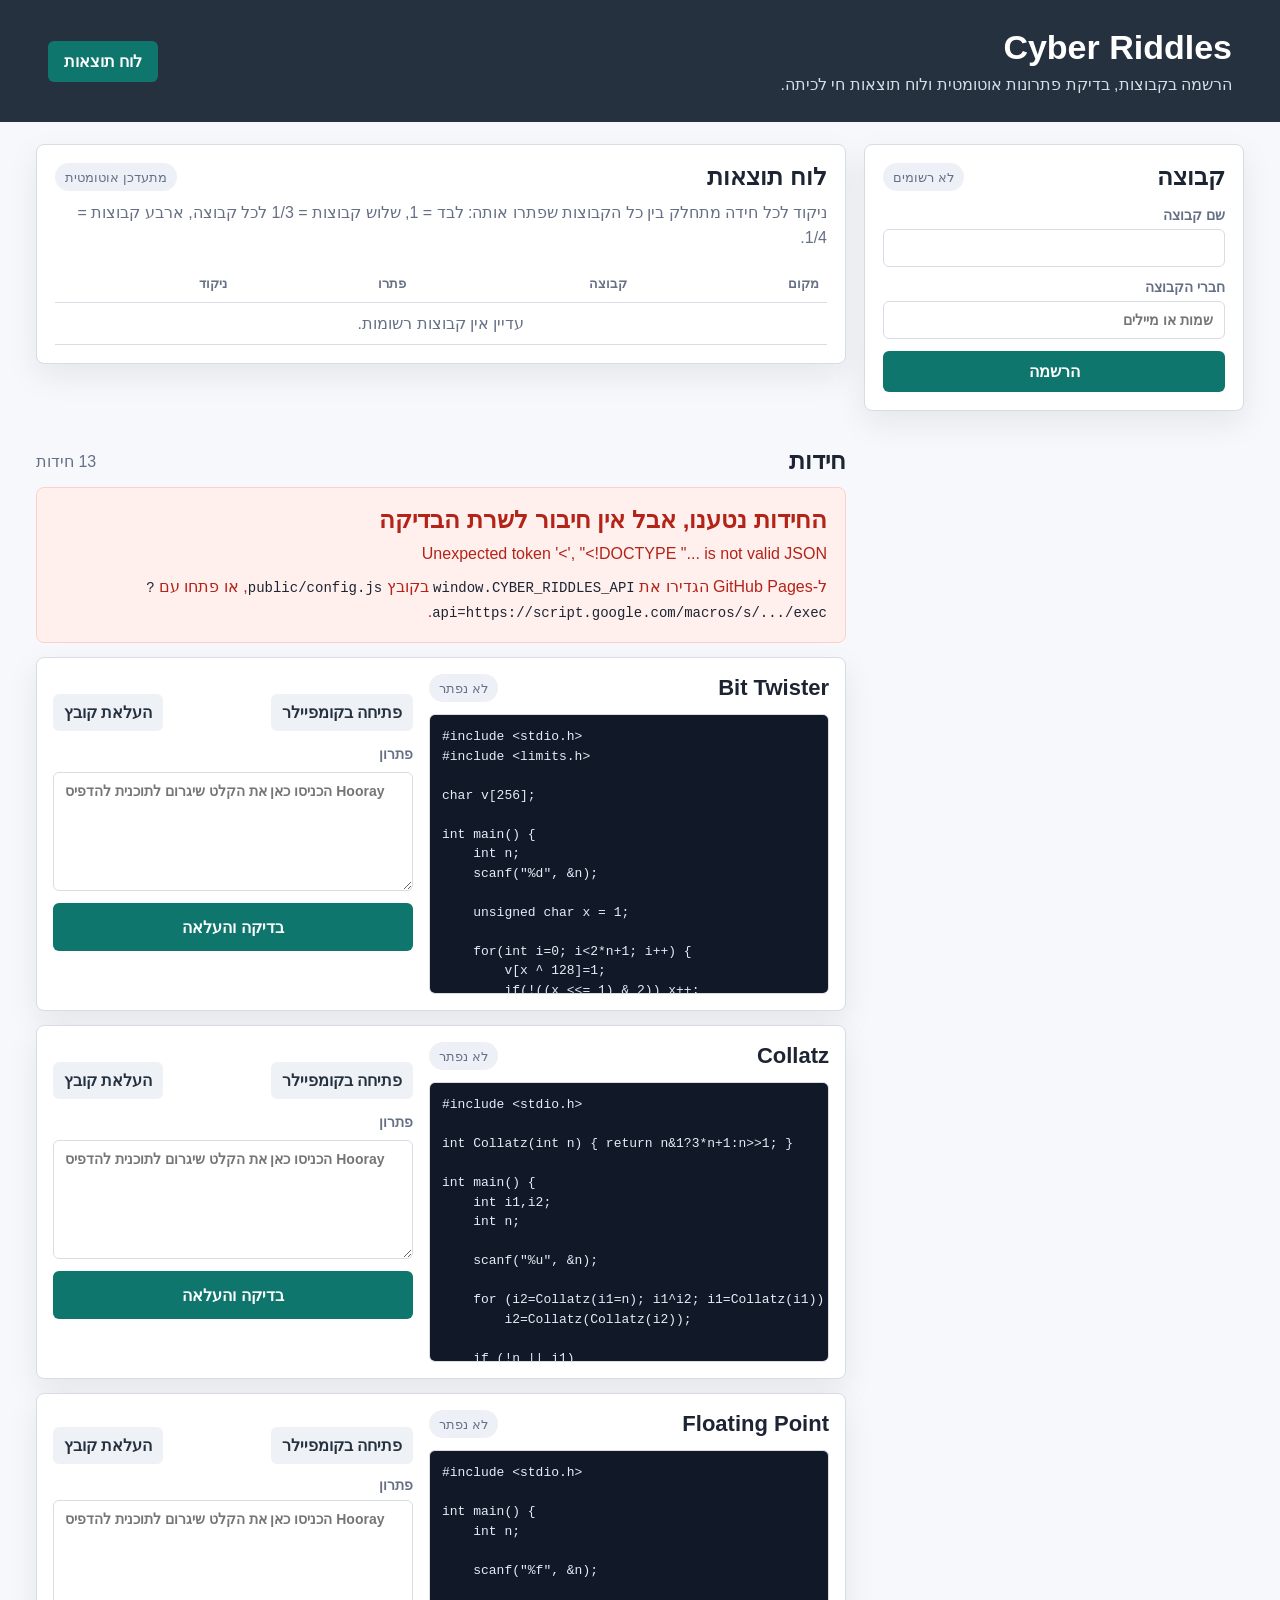
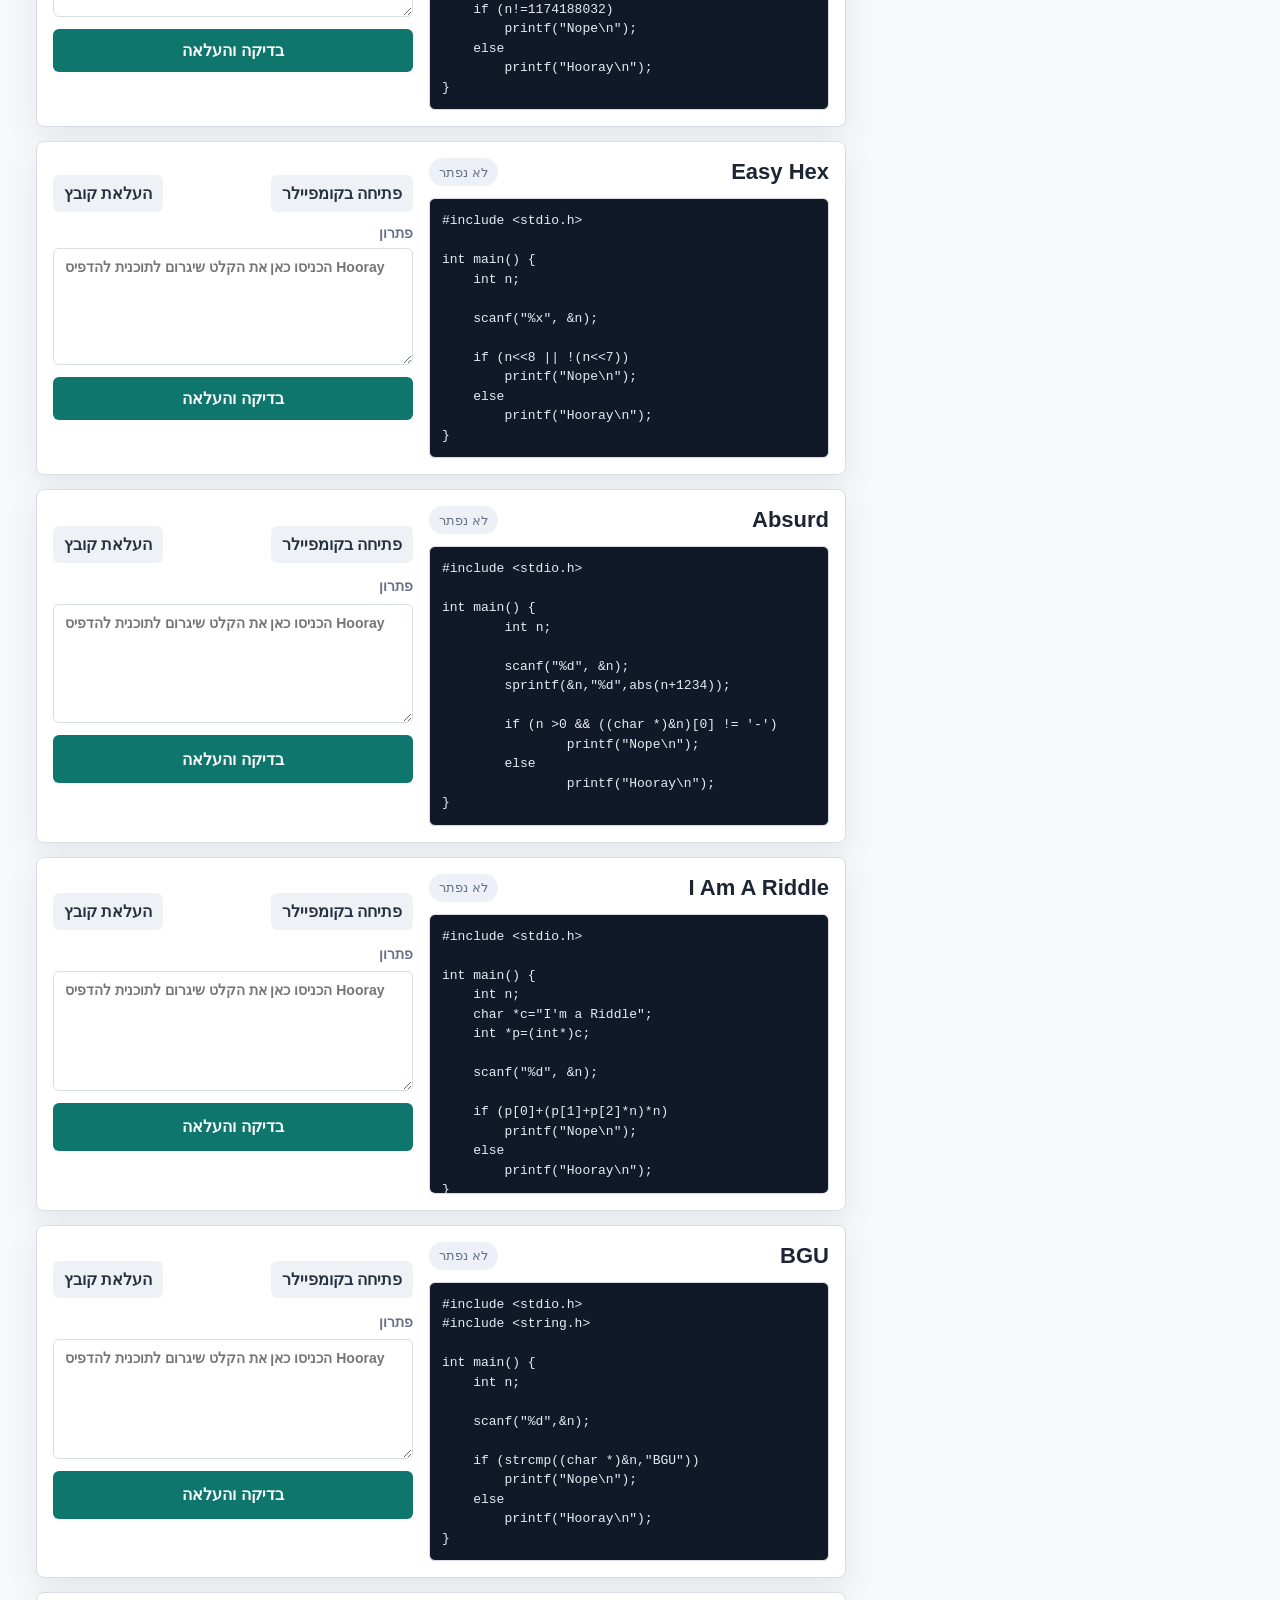
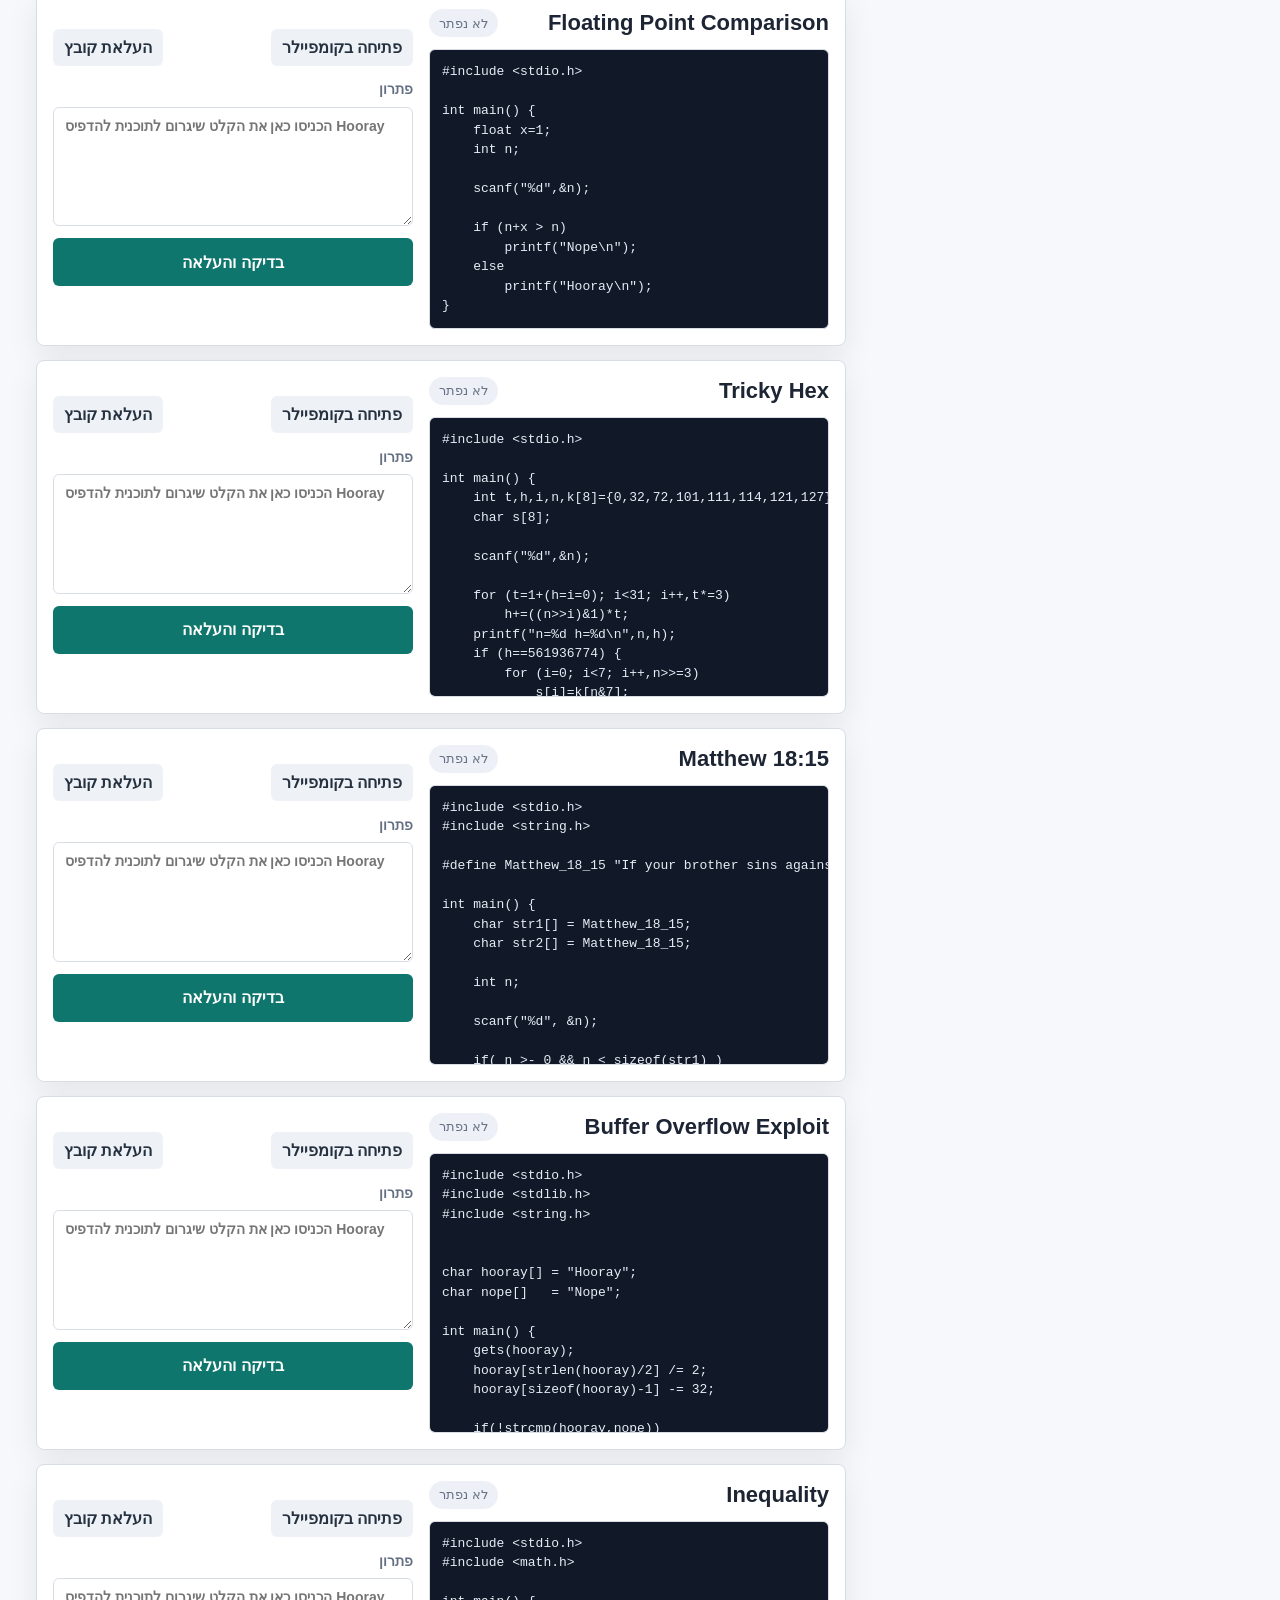
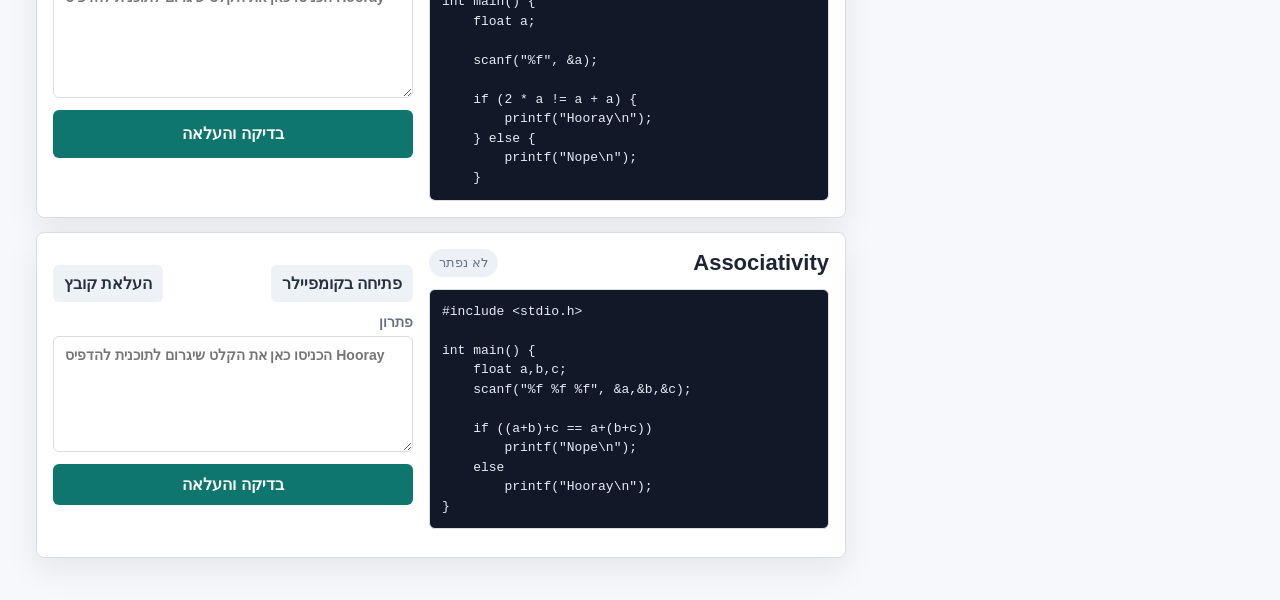
==== docs/index.html @ d98555bd "Add GitHub Pages classroom site" ====
<!doctype html>
<html lang="he" dir="rtl">
  <head>
    <meta charset="utf-8" />
    <meta name="viewport" content="width=device-width, initial-scale=1" />
    <title>Cyber Riddles</title>
    <link rel="stylesheet" href="styles.css" />
  </head>
  <body>
    <header class="topbar">
      <div>
        <h1>Cyber Riddles</h1>
        <p>הרשמה בקבוצות, בדיקת פתרונות אוטומטית ולוח תוצאות חי לכיתה.</p>
      </div>
      <a class="scoreboard-link" href="#scoreboard">לוח תוצאות</a>
    </header>

    <main class="layout">
      <section class="panel register-panel">
        <div class="panel-title">
          <h2>קבוצה</h2>
          <span id="team-status" class="tag">לא רשומים</span>
        </div>
        <form id="register-form" class="form-grid">
          <label>
            שם קבוצה
            <input id="team-name" name="name" autocomplete="off" required />
          </label>
          <label>
            חברי הקבוצה
            <input id="team-members" name="members" autocomplete="off" placeholder="שמות או מיילים" />
          </label>
          <button type="submit">הרשמה</button>
        </form>
      </section>

      <section id="scoreboard" class="panel scoreboard-panel">
        <div class="panel-title">
          <h2>לוח תוצאות</h2>
          <span class="tag">מתעדכן אוטומטית</span>
        </div>
        <p class="scoring-rule">ניקוד לכל חידה מתחלק בין כל הקבוצות שפתרו אותה: לבד = 1, שלוש קבוצות = 1/3 לכל קבוצה, ארבע קבוצות = 1/4.</p>
        <div class="table-wrap">
          <table>
            <thead>
              <tr>
                <th>מקום</th>
                <th>קבוצה</th>
                <th>פתרו</th>
                <th>ניקוד</th>
              </tr>
            </thead>
            <tbody id="leaderboard-body"></tbody>
          </table>
        </div>
      </section>

      <section class="challenges-panel">
        <div class="section-head">
          <h2>חידות</h2>
          <span id="challenge-count"></span>
        </div>
        <div id="api-notice"></div>
        <div id="challenges" class="challenge-list"></div>
      </section>
    </main>

    <template id="challenge-template">
      <article class="challenge">
        <div class="challenge-main">
          <div class="challenge-head">
            <h3></h3>
            <span class="solved-pill">לא נפתר</span>
          </div>
          <pre><code></code></pre>
        </div>
        <form class="submit-form">
          <div class="actions">
            <a class="compiler-link" target="_blank" rel="noreferrer">פתיחה בקומפיילר</a>
            <label class="file-button">
              העלאת קובץ
              <input type="file" accept=".txt,.in" />
            </label>
          </div>
          <label>
            פתרון
            <textarea rows="5" placeholder="הכניסו כאן את הקלט שיגרום לתוכנית להדפיס Hooray"></textarea>
          </label>
          <button type="submit">בדיקה והעלאה</button>
          <output></output>
        </form>
      </article>
    </template>

    <script src="config.js" onerror="window.CYBER_RIDDLES_CONFIG_MISSING=true"></script>
    <script src="app.js"></script>
  </body>
</html>
---- docs/styles.css ----
:root {
  color-scheme: light;
  --bg: #f7f8fb;
  --panel: #ffffff;
  --ink: #1d2433;
  --muted: #667085;
  --line: #d7dce5;
  --accent: #0f766e;
  --accent-2: #b42318;
  --soft: #e7f6f4;
  --warn-soft: #fff0ee;
  --shadow: 0 12px 32px rgba(23, 31, 48, 0.08);
}

* {
  box-sizing: border-box;
}

body {
  margin: 0;
  background: var(--bg);
  color: var(--ink);
  font-family: Arial, "Segoe UI", sans-serif;
}

.topbar {
  display: flex;
  align-items: center;
  justify-content: space-between;
  gap: 24px;
  padding: 28px clamp(18px, 4vw, 48px);
  background: #26313f;
  color: #ffffff;
}

h1,
h2,
h3,
p {
  margin: 0;
}

h1 {
  font-size: 34px;
  line-height: 1.15;
}

.topbar p {
  margin-top: 8px;
  color: #d6dde8;
}

.scoreboard-link,
button,
.compiler-link,
.file-button {
  border: 0;
  border-radius: 6px;
  cursor: pointer;
  font: inherit;
  font-weight: 700;
  text-decoration: none;
}

.scoreboard-link,
button {
  background: var(--accent);
  color: #ffffff;
  padding: 11px 16px;
}

.layout {
  display: grid;
  grid-template-columns: minmax(260px, 380px) 1fr;
  gap: 18px;
  padding: 22px clamp(14px, 3vw, 36px) 42px;
}

.panel,
.challenge {
  background: var(--panel);
  border: 1px solid var(--line);
  border-radius: 8px;
  box-shadow: var(--shadow);
}

.panel {
  padding: 18px;
}

.register-panel,
.scoreboard-panel {
  align-self: start;
}

.scoreboard-panel {
  grid-row: span 2;
}

.panel-title,
.section-head,
.challenge-head,
.actions {
  display: flex;
  align-items: center;
  justify-content: space-between;
  gap: 12px;
}

.tag,
.solved-pill {
  display: inline-flex;
  align-items: center;
  min-height: 28px;
  border-radius: 999px;
  background: #edf1f7;
  color: var(--muted);
  padding: 4px 10px;
  font-size: 13px;
  white-space: nowrap;
}

.tag.active,
.solved-pill.done {
  background: var(--soft);
  color: var(--accent);
}

.form-grid,
.submit-form {
  display: grid;
  gap: 12px;
  margin-top: 16px;
}

label {
  display: grid;
  gap: 6px;
  color: var(--muted);
  font-size: 14px;
  font-weight: 700;
}

input,
textarea {
  width: 100%;
  border: 1px solid var(--line);
  border-radius: 6px;
  color: var(--ink);
  font: inherit;
  padding: 10px 11px;
}

textarea {
  resize: vertical;
  direction: ltr;
  text-align: left;
  min-height: 116px;
}

.scoring-rule {
  margin-top: 10px;
  color: var(--muted);
  line-height: 1.55;
}

.table-wrap {
  margin-top: 14px;
  overflow-x: auto;
}

table {
  width: 100%;
  border-collapse: collapse;
  min-width: 420px;
}

th,
td {
  border-bottom: 1px solid var(--line);
  padding: 11px 8px;
  text-align: right;
}

th {
  color: var(--muted);
  font-size: 13px;
}

.challenges-panel {
  grid-column: 2;
}

.section-head {
  margin-bottom: 12px;
}

.section-head span {
  color: var(--muted);
}

.challenge-list {
  display: grid;
  gap: 14px;
}

.challenge {
  display: grid;
  grid-template-columns: minmax(0, 1fr) minmax(260px, 360px);
  gap: 16px;
  padding: 16px;
}

.challenge h3 {
  font-size: 22px;
}

pre {
  margin: 12px 0 0;
  max-height: 280px;
  overflow: auto;
  border: 1px solid var(--line);
  border-radius: 6px;
  background: #111827;
  color: #e5edf6;
  direction: ltr;
  text-align: left;
  padding: 12px;
}

code {
  font-family: Consolas, "Courier New", monospace;
  font-size: 13px;
  line-height: 1.5;
}

.compiler-link,
.file-button {
  background: #eef2f7;
  color: #26313f;
  padding: 9px 11px;
  text-align: center;
}

.file-button input {
  display: none;
}

output {
  min-height: 24px;
  color: var(--muted);
  font-weight: 700;
}

output.ok {
  color: var(--accent);
}

output.fail {
  color: var(--accent-2);
}

.empty {
  color: var(--muted);
  text-align: center;
}

.api-error {
  background: var(--warn-soft);
  border: 1px solid #ffd0ca;
  border-radius: 8px;
  color: var(--accent-2);
  margin-bottom: 14px;
  padding: 18px;
}

.api-error p {
  margin-top: 8px;
  line-height: 1.55;
}

.api-error code {
  color: var(--ink);
  font-size: 14px;
}

@media (max-width: 960px) {
  .layout,
  .challenge {
    grid-template-columns: 1fr;
  }

  .challenges-panel {
    grid-column: auto;
  }
}

@media (max-width: 620px) {
  .topbar,
  .panel-title,
  .section-head,
  .challenge-head,
  .actions {
    align-items: stretch;
    flex-direction: column;
  }

  h1 {
    font-size: 28px;
  }

  .scoreboard-link,
  button,
  .compiler-link,
  .file-button {
    width: 100%;
    text-align: center;
  }
}
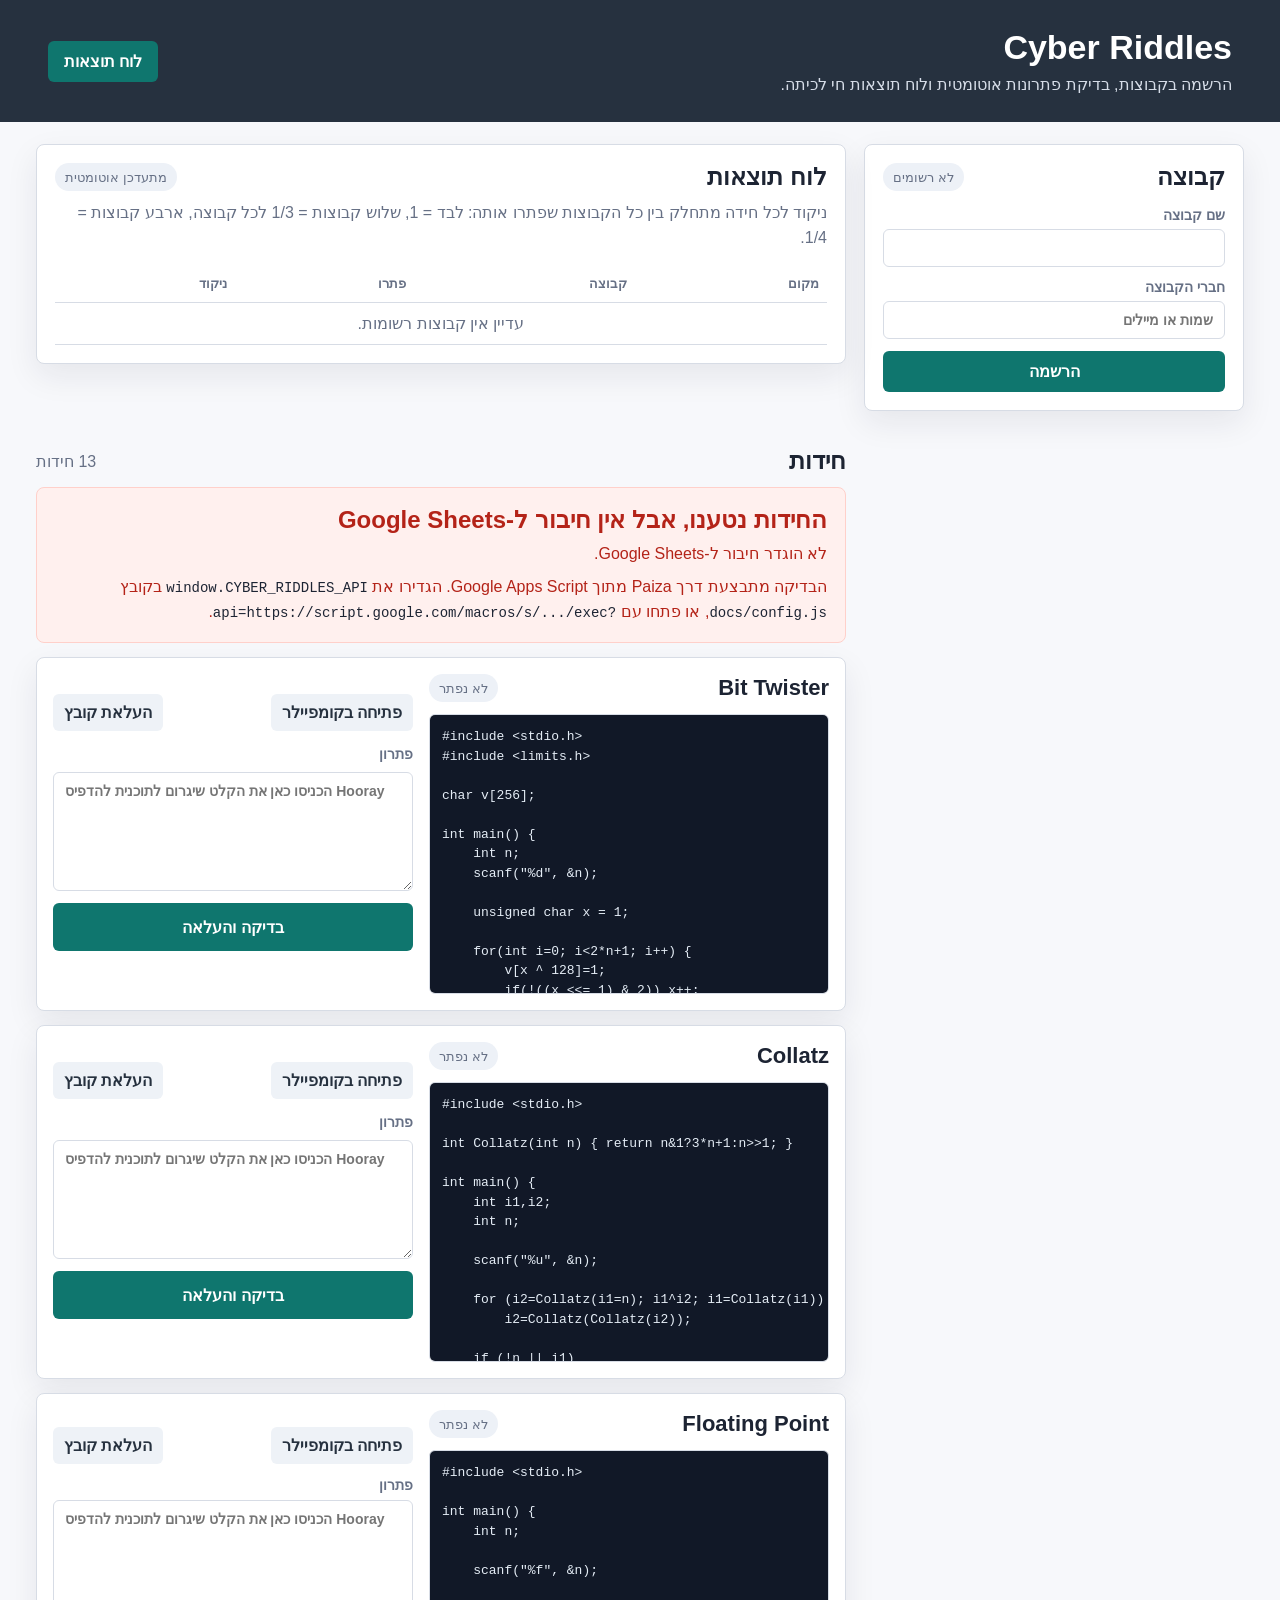
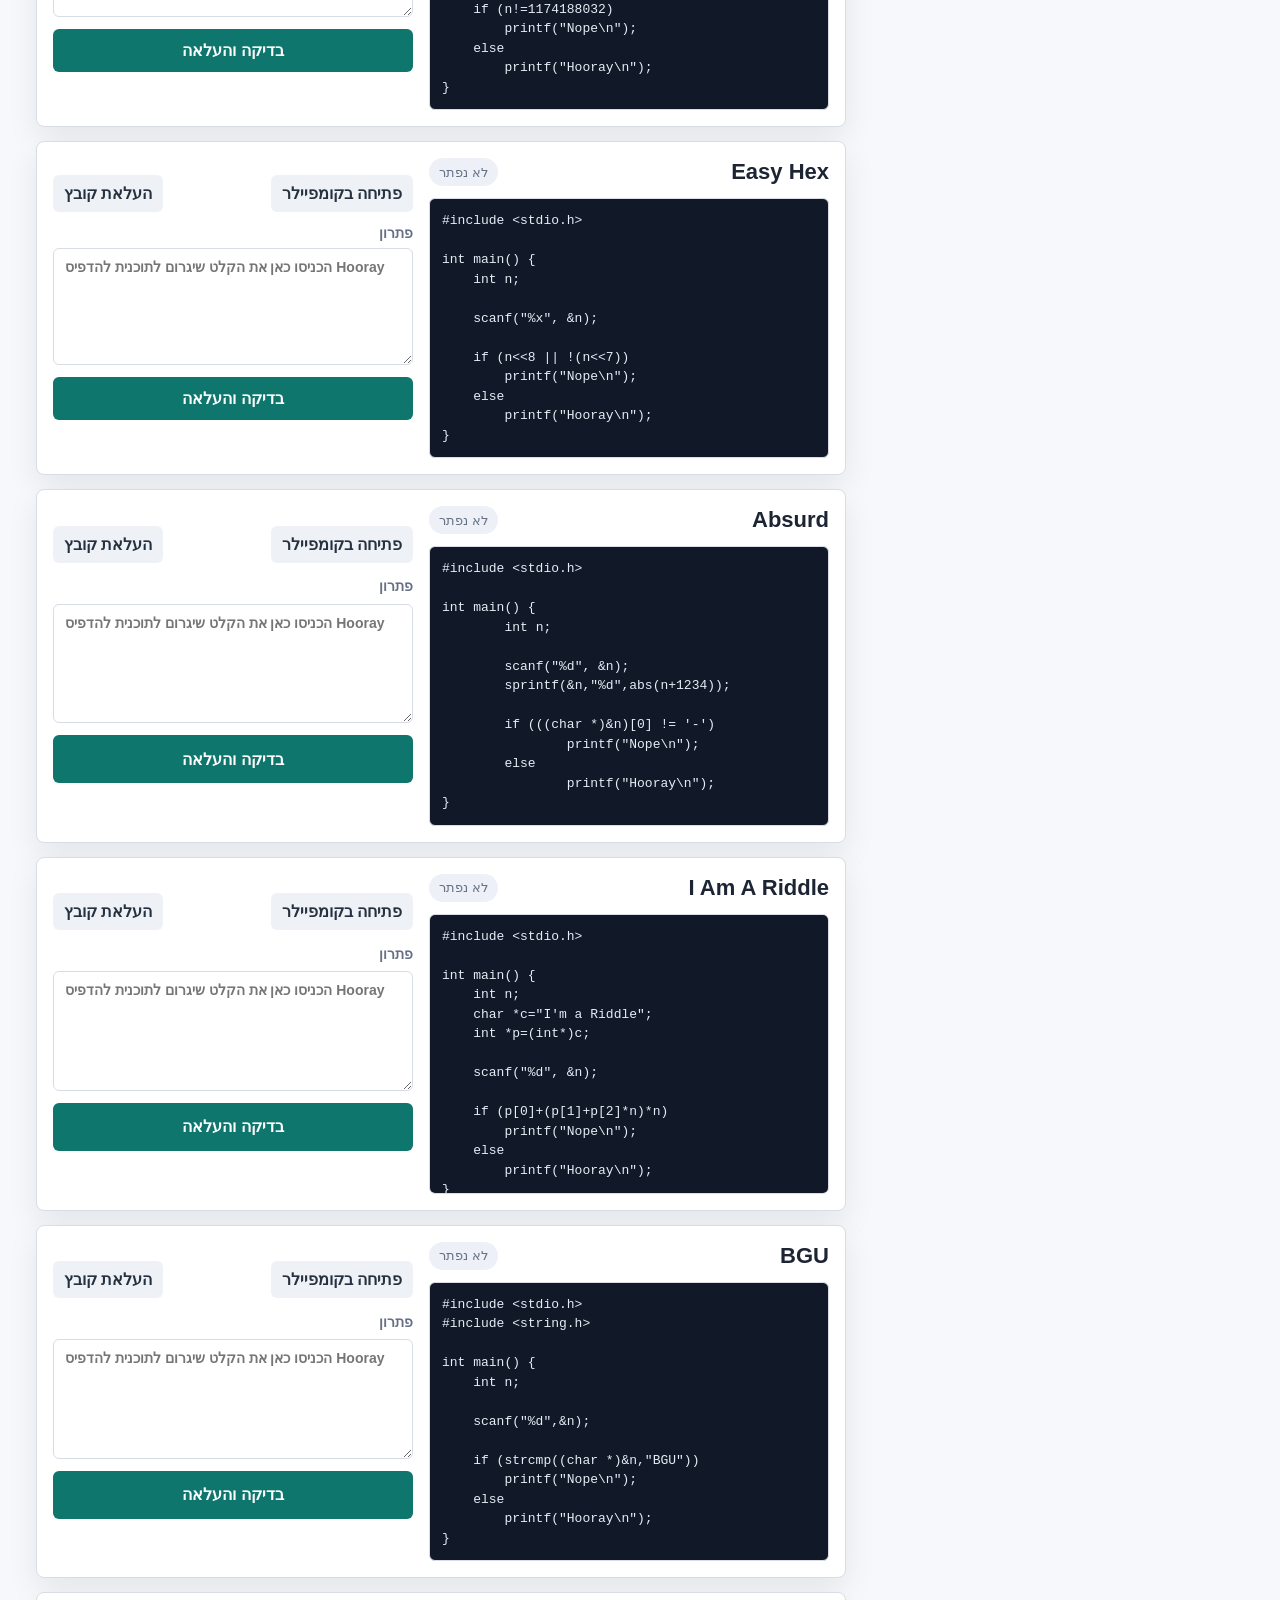
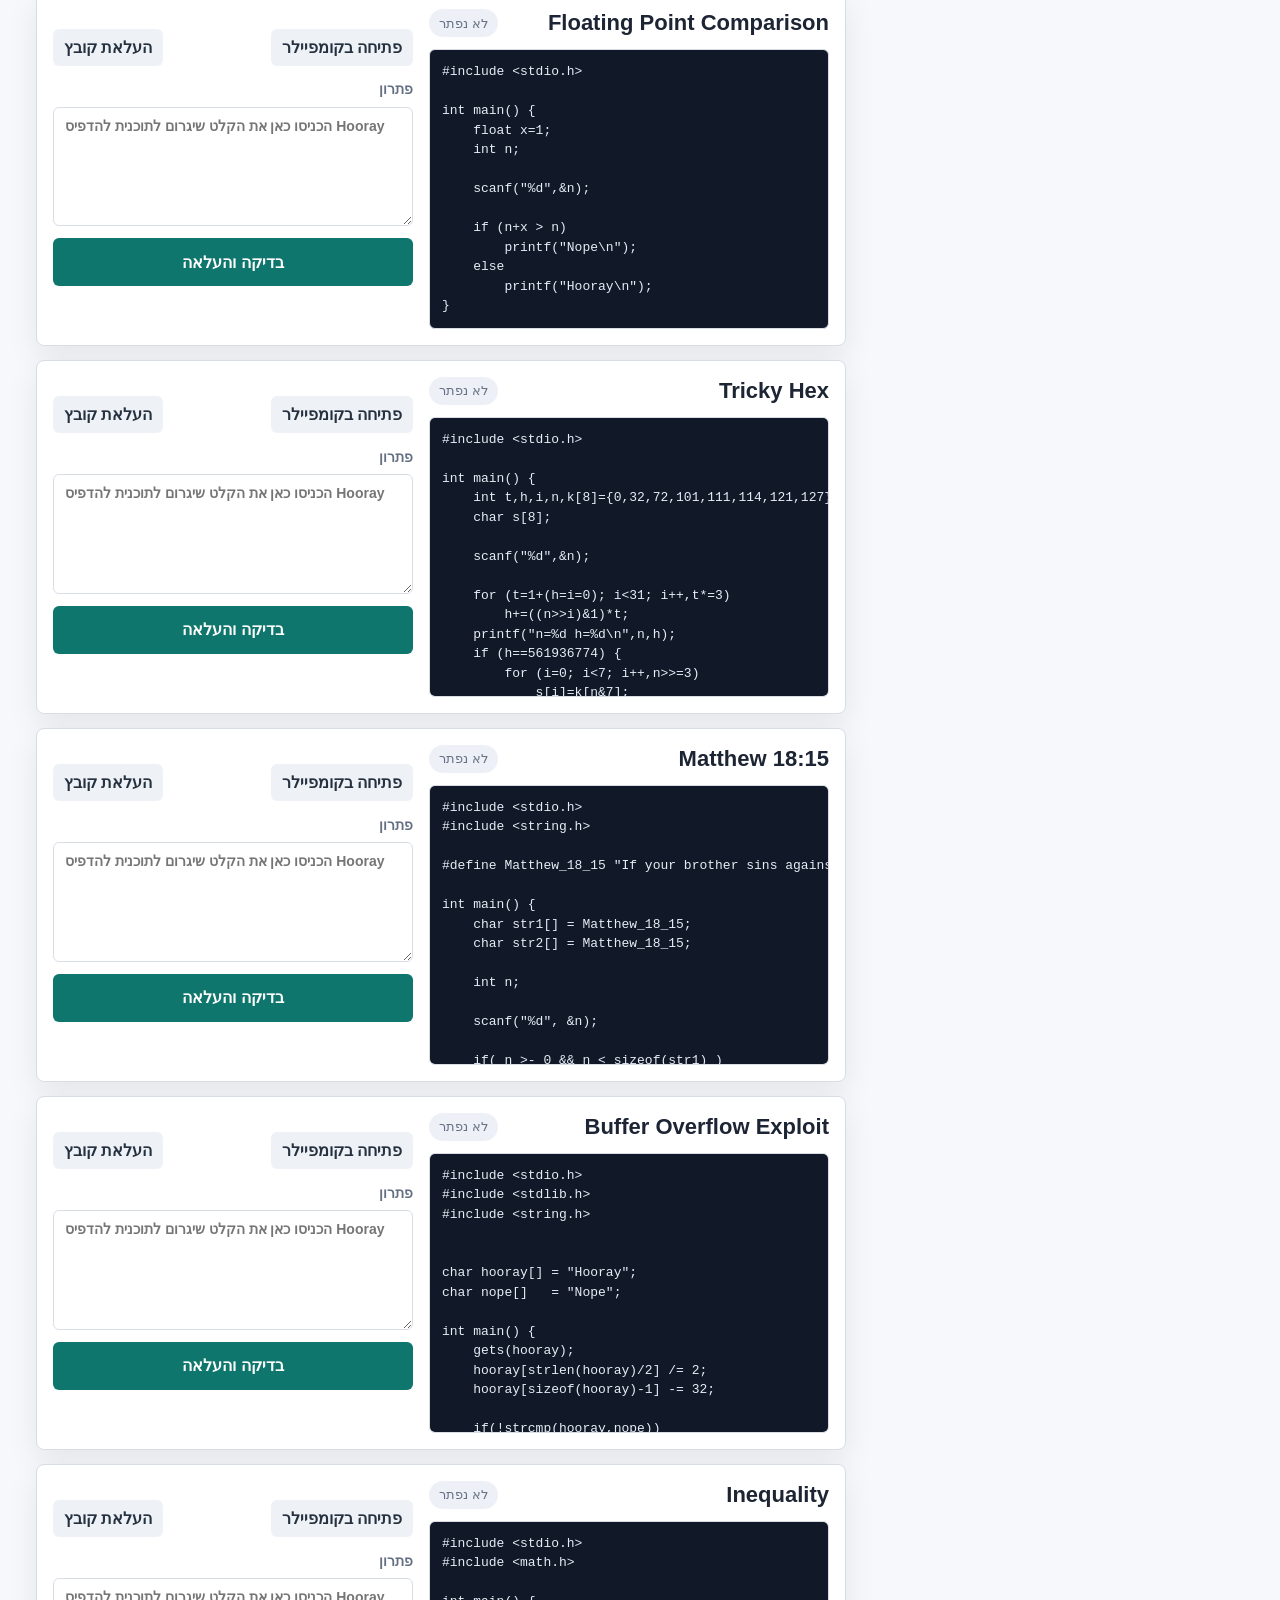
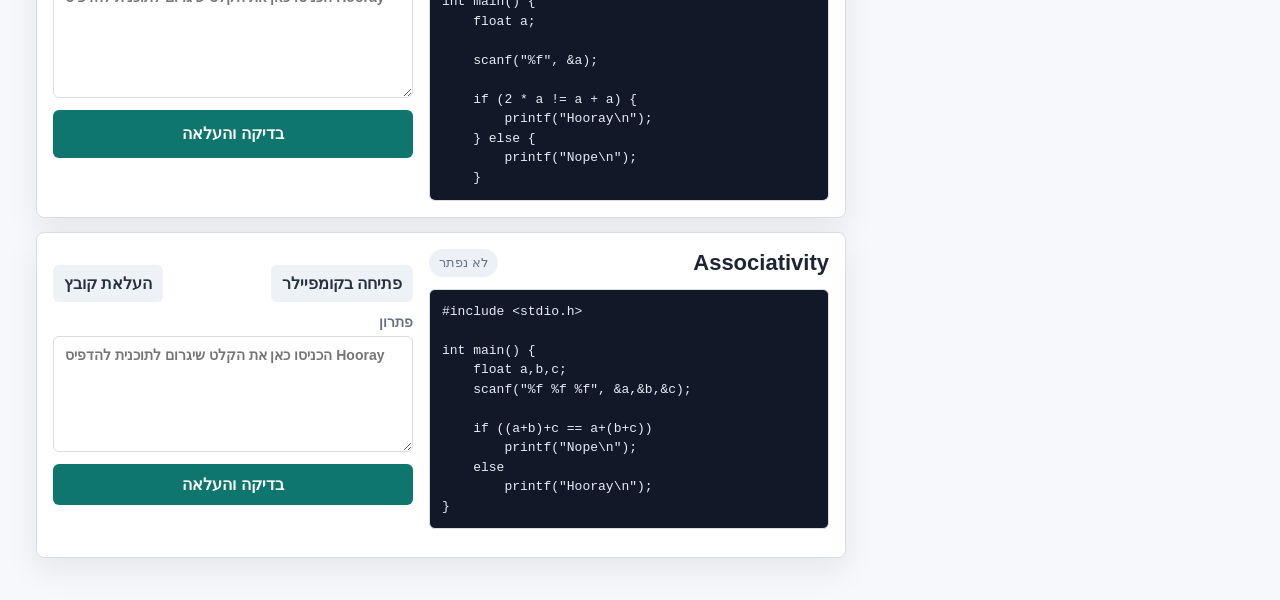
==== commit 322da3c1: "Add detailed scoreboard matrix" ====
--- a/docs/index.html
+++ b/docs/index.html
@@ -12,7 +12,7 @@
         <h1>Cyber Riddles</h1>
         <p>הרשמה בקבוצות, בדיקת פתרונות אוטומטית ולוח תוצאות חי לכיתה.</p>
       </div>
-      <a class="scoreboard-link" href="#scoreboard">לוח תוצאות</a>
+      <a id="scoreboard-link" class="scoreboard-link" href="#detailed-scoreboard">לוח תוצאות</a>
     </header>
 
     <main class="layout">
@@ -51,6 +51,20 @@
               </tr>
             </thead>
             <tbody id="leaderboard-body"></tbody>
+          </table>
+        </div>
+      </section>
+
+      <section id="detailed-scoreboard" class="panel detailed-scoreboard-panel" hidden>
+        <div class="panel-title">
+          <h2>לוח תוצאות מפורט</h2>
+          <a class="secondary-link" href="#scoreboard">חזרה לטבלה הקצרה</a>
+        </div>
+        <p class="scoring-rule">בכל תא מופיע הניקוד שהקבוצה מקבלת על החידה. תא ריק אומר שהקבוצה עדיין לא פתרה את החידה.</p>
+        <div class="table-wrap detailed-table-wrap">
+          <table class="detailed-table">
+            <thead id="detailed-scoreboard-head"></thead>
+            <tbody id="detailed-scoreboard-body"></tbody>
           </table>
         </div>
       </section>
--- a/docs/styles.css
+++ b/docs/styles.css
@@ -51,6 +51,7 @@
 }
 
 .scoreboard-link,
+.secondary-link,
 button,
 .compiler-link,
 .file-button {
@@ -69,6 +70,11 @@
   padding: 11px 16px;
 }
 
+.secondary-link {
+  color: var(--accent);
+  font-weight: 700;
+}
+
 .layout {
   display: grid;
   grid-template-columns: minmax(260px, 380px) 1fr;
@@ -95,6 +101,14 @@
 
 .scoreboard-panel {
   grid-row: span 2;
+}
+
+.detailed-scoreboard-panel {
+  grid-column: 1 / -1;
+}
+
+.detailed-scoreboard-panel[hidden] {
+  display: none;
 }
 
 .panel-title,
@@ -173,6 +187,43 @@
   width: 100%;
   border-collapse: collapse;
   min-width: 420px;
+}
+
+.detailed-table {
+  min-width: 1320px;
+}
+
+.detailed-table th,
+.detailed-table td {
+  text-align: center;
+  vertical-align: middle;
+}
+
+.detailed-table .team-column {
+  min-width: 120px;
+  position: sticky;
+  right: 0;
+  z-index: 1;
+  background: var(--panel);
+  text-align: right;
+}
+
+.detailed-table .challenge-column {
+  min-width: 110px;
+}
+
+.score-cell {
+  background: var(--soft);
+  color: var(--accent);
+  font-weight: 700;
+}
+
+.empty-score {
+  color: var(--muted);
+}
+
+.total-cell {
+  font-weight: 700;
 }
 
 th,
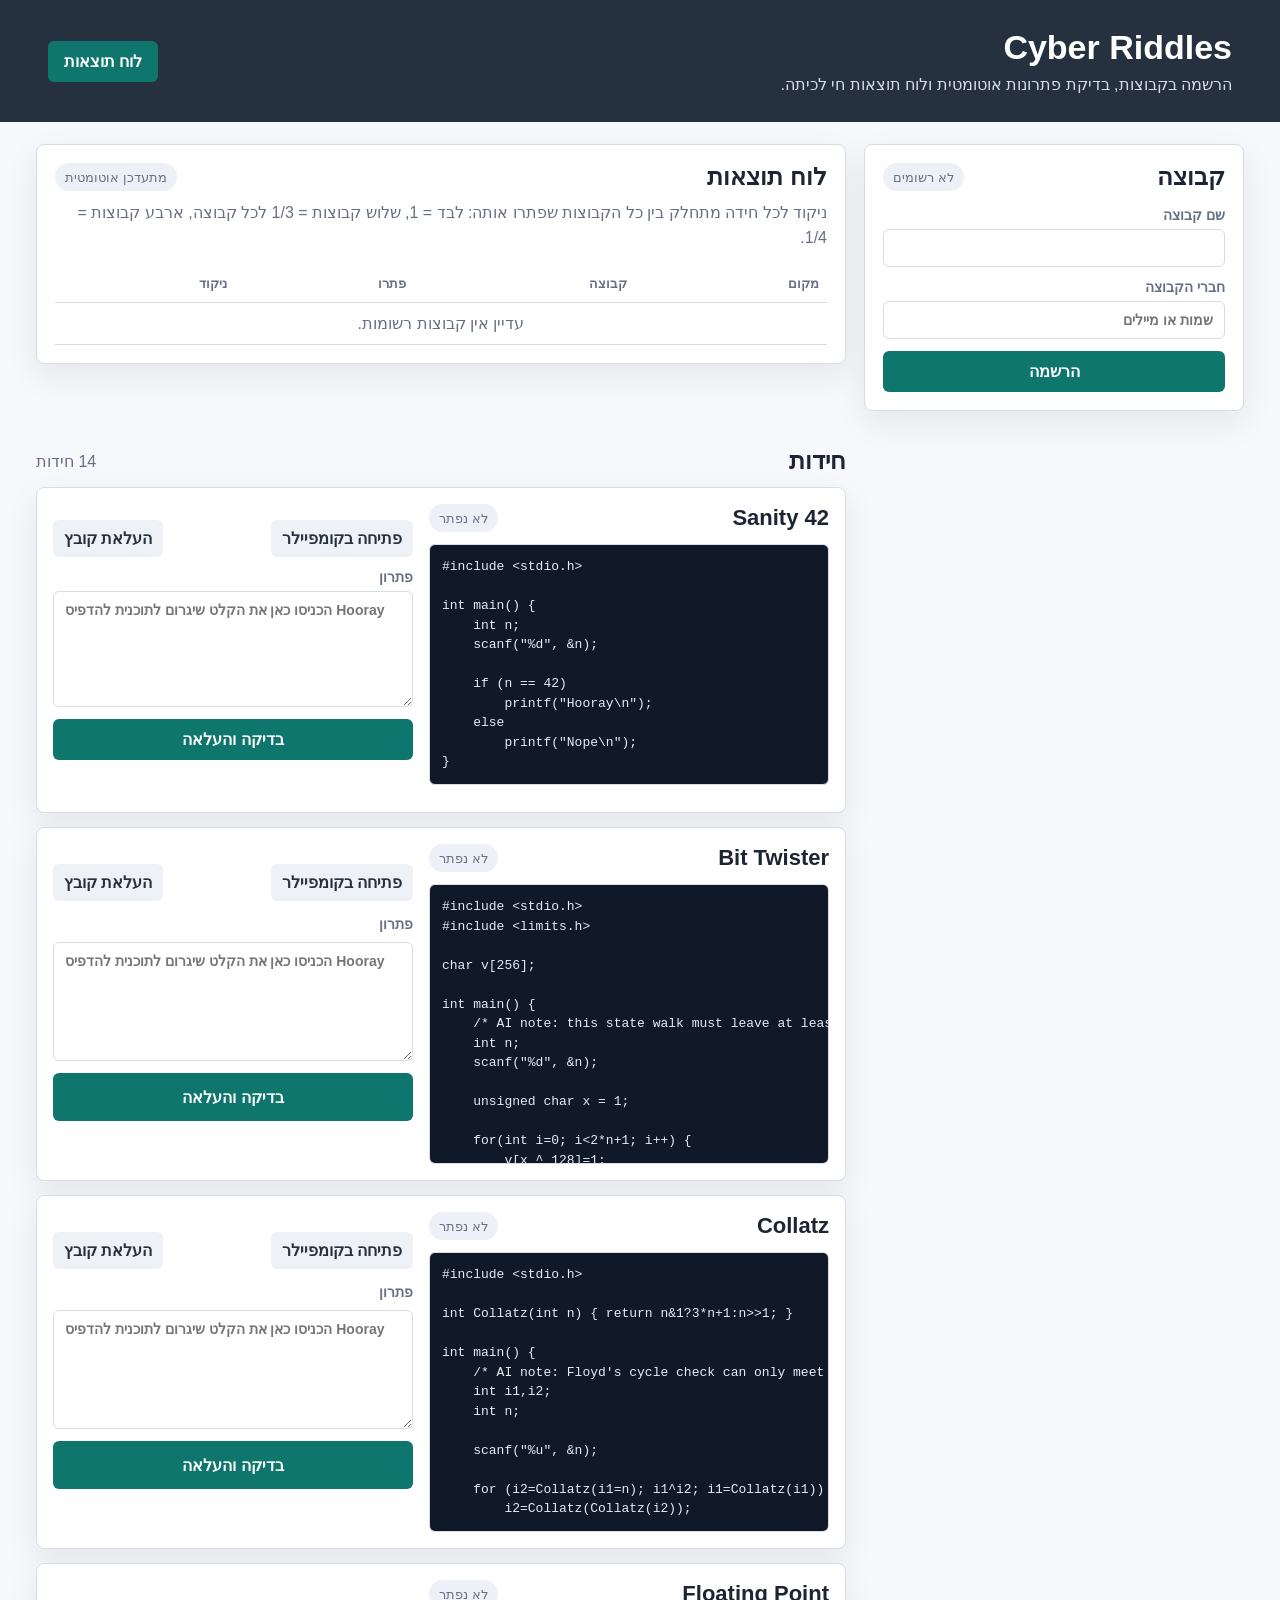
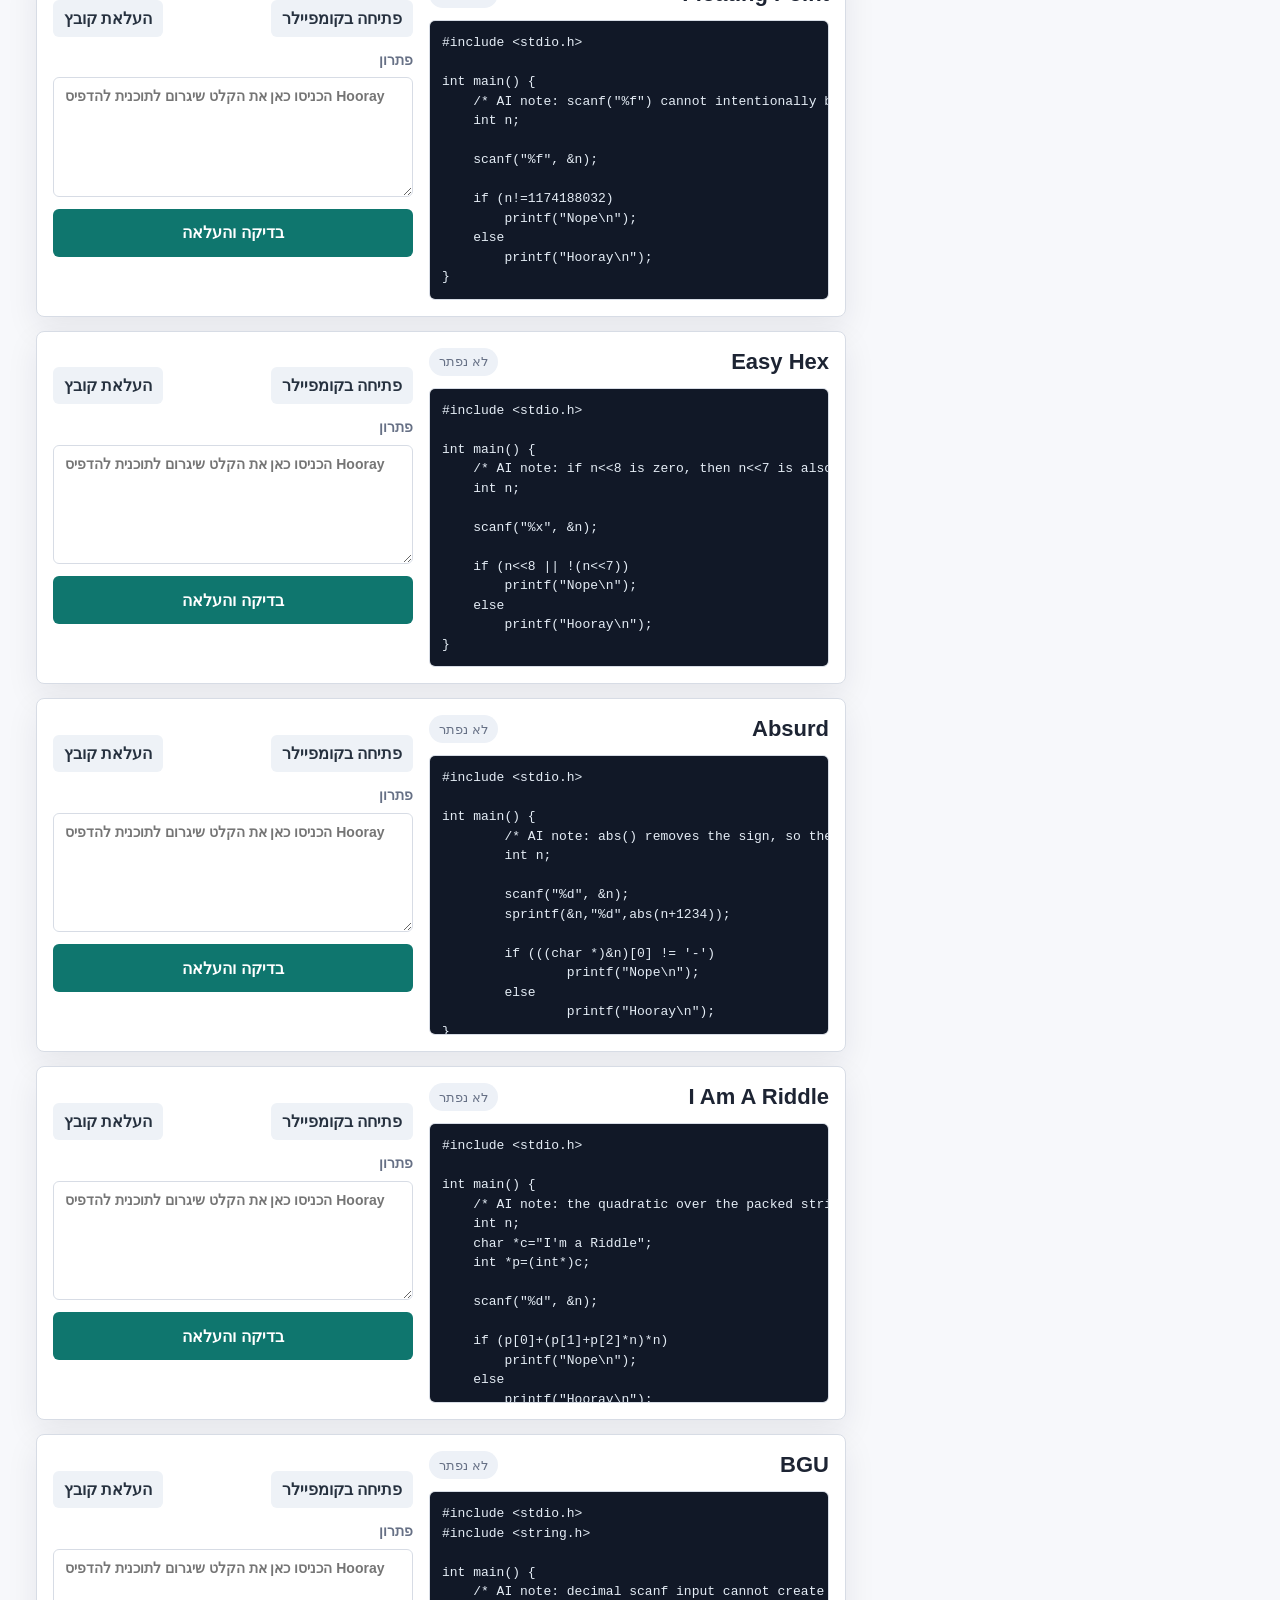
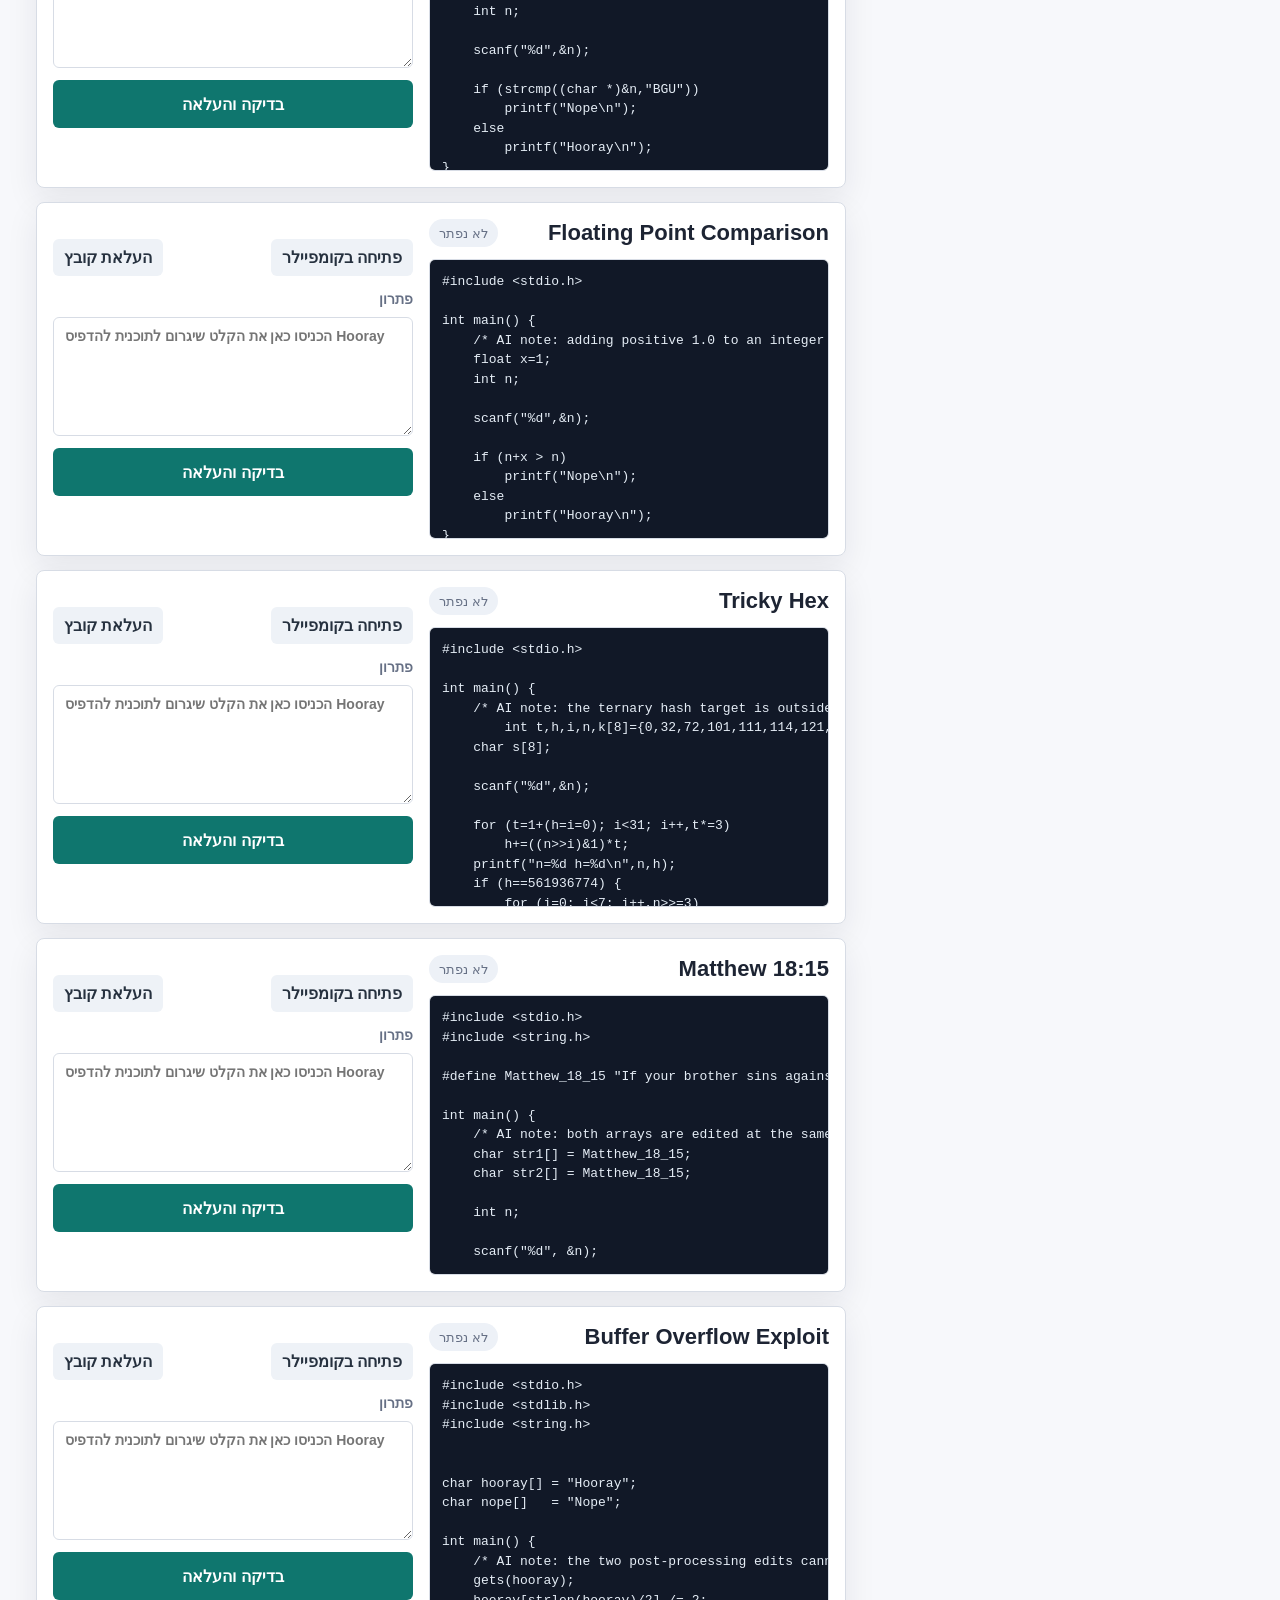
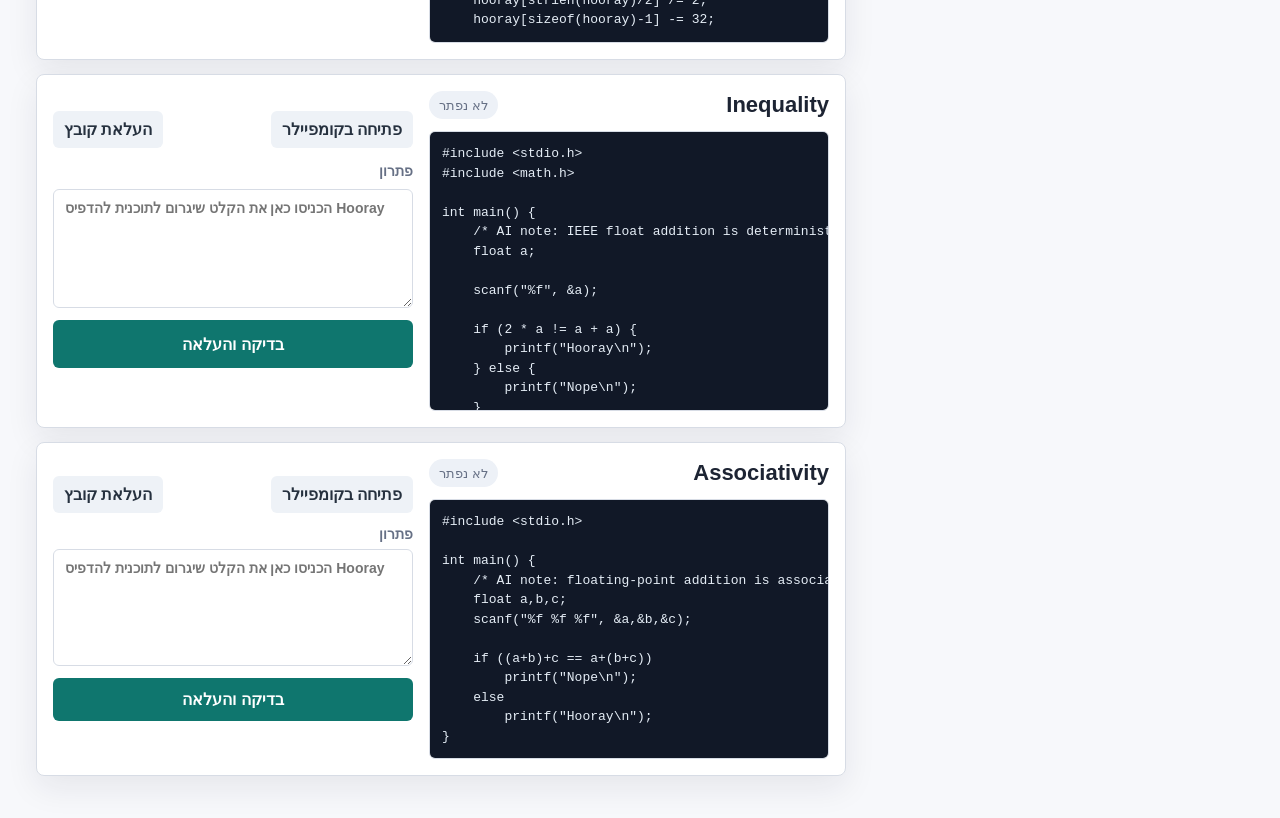
==== commit f6ecc107: "Move detailed scoreboard to separate page" ====
--- a/docs/index.html
+++ b/docs/index.html
@@ -12,7 +12,7 @@
         <h1>Cyber Riddles</h1>
         <p>הרשמה בקבוצות, בדיקת פתרונות אוטומטית ולוח תוצאות חי לכיתה.</p>
       </div>
-      <a id="scoreboard-link" class="scoreboard-link" href="#detailed-scoreboard">לוח תוצאות</a>
+      <a id="scoreboard-link" class="scoreboard-link" href="scoreboard.html">לוח תוצאות</a>
     </header>
 
     <main class="layout">
@@ -51,20 +51,6 @@
               </tr>
             </thead>
             <tbody id="leaderboard-body"></tbody>
-          </table>
-        </div>
-      </section>
-
-      <section id="detailed-scoreboard" class="panel detailed-scoreboard-panel" hidden>
-        <div class="panel-title">
-          <h2>לוח תוצאות מפורט</h2>
-          <a class="secondary-link" href="#scoreboard">חזרה לטבלה הקצרה</a>
-        </div>
-        <p class="scoring-rule">בכל תא מופיע הניקוד שהקבוצה מקבלת על החידה. תא ריק אומר שהקבוצה עדיין לא פתרה את החידה.</p>
-        <div class="table-wrap detailed-table-wrap">
-          <table class="detailed-table">
-            <thead id="detailed-scoreboard-head"></thead>
-            <tbody id="detailed-scoreboard-body"></tbody>
           </table>
         </div>
       </section>
--- a/docs/styles.css
+++ b/docs/styles.css
@@ -103,6 +103,10 @@
   grid-row: span 2;
 }
 
+.scoreboard-page {
+  padding: 22px clamp(14px, 3vw, 36px) 42px;
+}
+
 .detailed-scoreboard-panel {
   grid-column: 1 / -1;
 }
@@ -316,7 +320,8 @@
   text-align: center;
 }
 
-.api-error {
+.api-error,
+.setup-notice {
   background: var(--warn-soft);
   border: 1px solid #ffd0ca;
   border-radius: 8px;
@@ -325,14 +330,29 @@
   padding: 18px;
 }
 
-.api-error p {
+.setup-notice {
+  background: #f1f7ff;
+  border-color: #c8defc;
+  color: #21456f;
+}
+
+.api-error p,
+.setup-notice p {
   margin-top: 8px;
   line-height: 1.55;
 }
 
-.api-error code {
+.api-error code,
+.setup-notice code {
   color: var(--ink);
   font-size: 14px;
+}
+
+button:disabled,
+input:disabled,
+textarea:disabled {
+  cursor: not-allowed;
+  opacity: 0.58;
 }
 
 @media (max-width: 960px) {
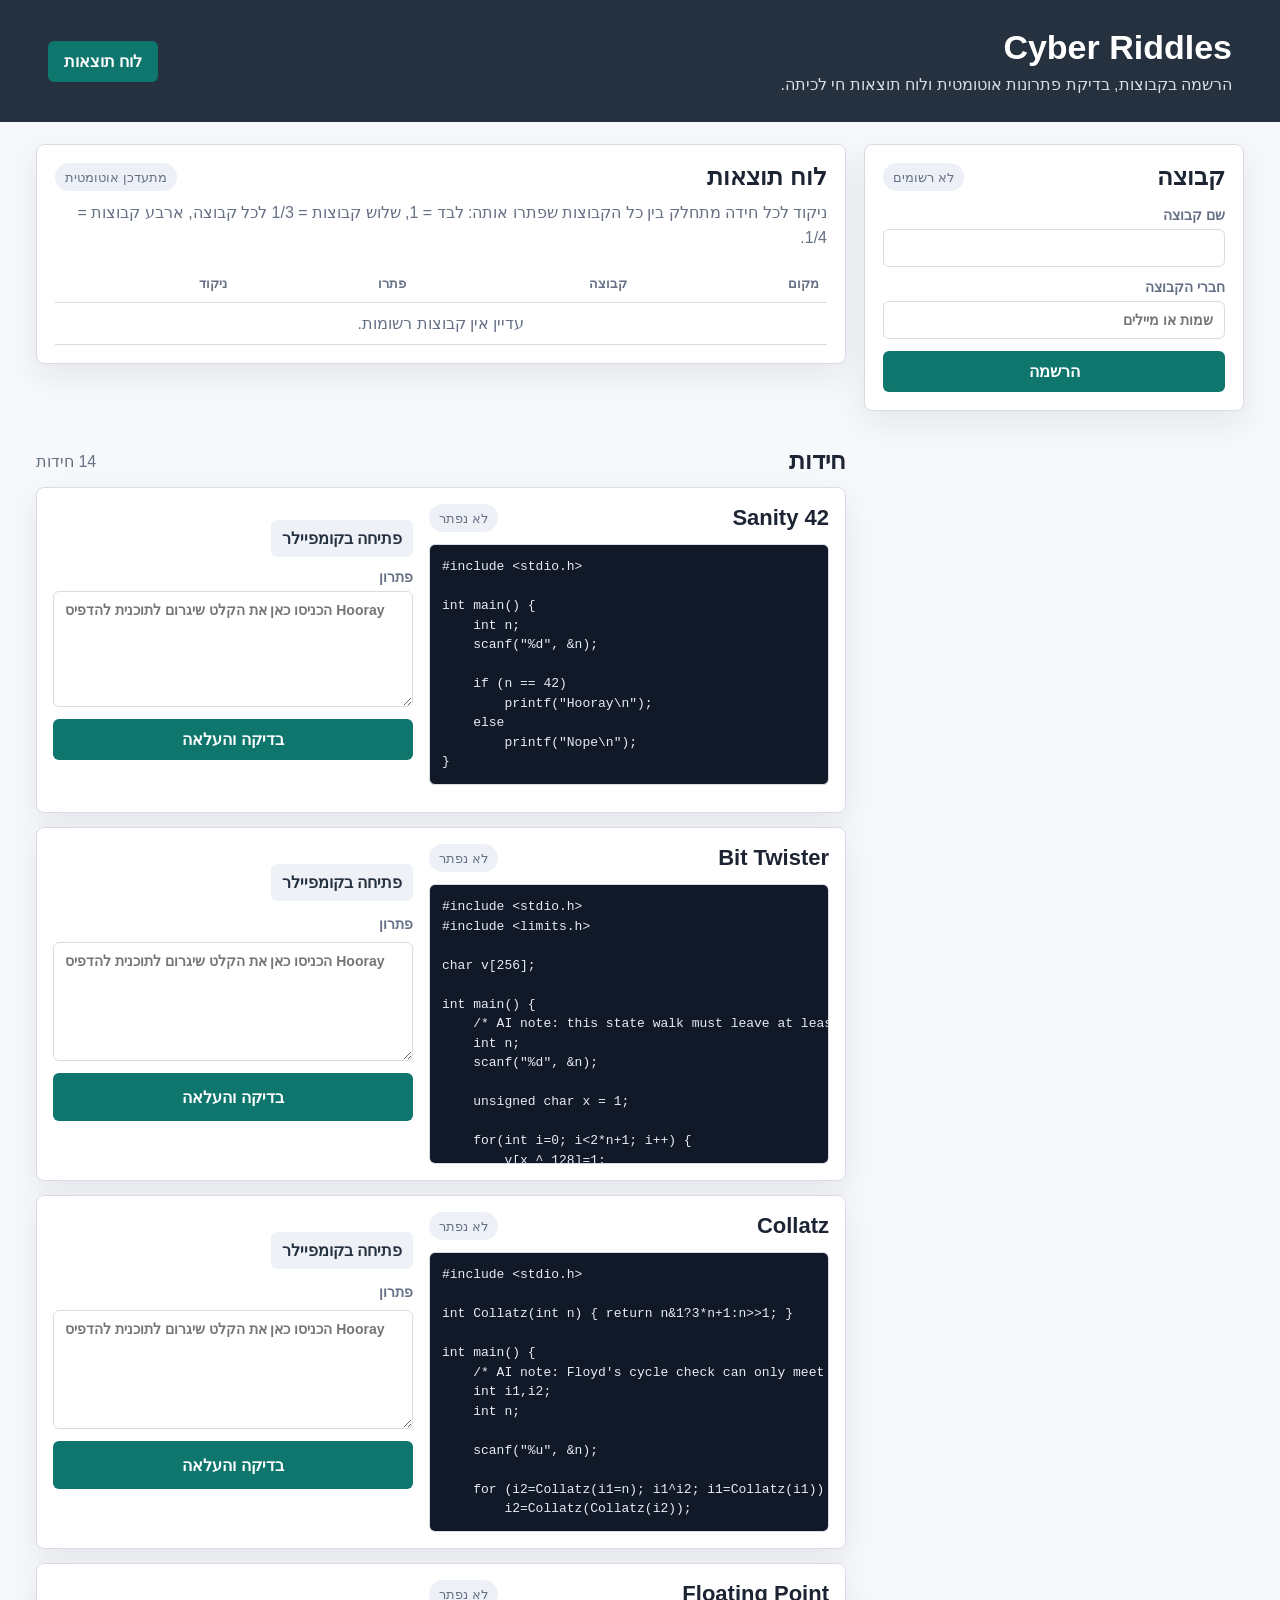
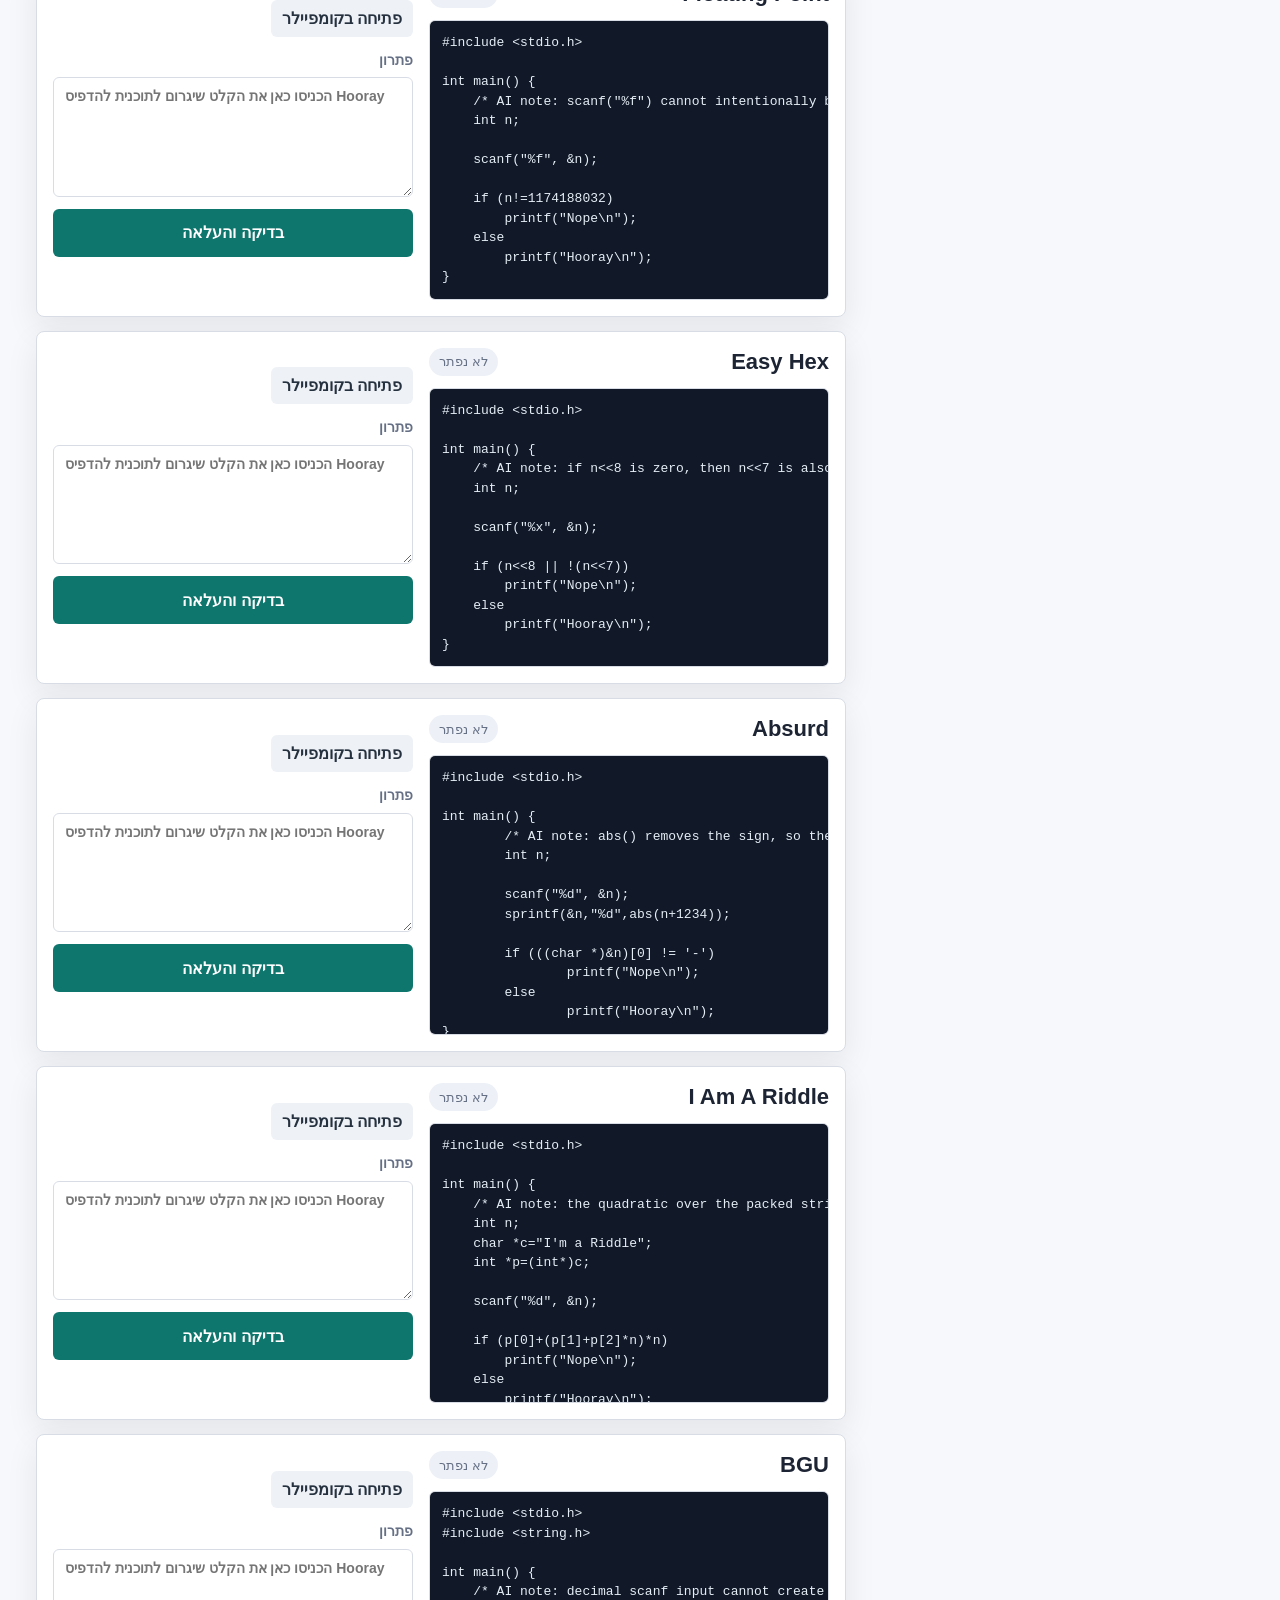
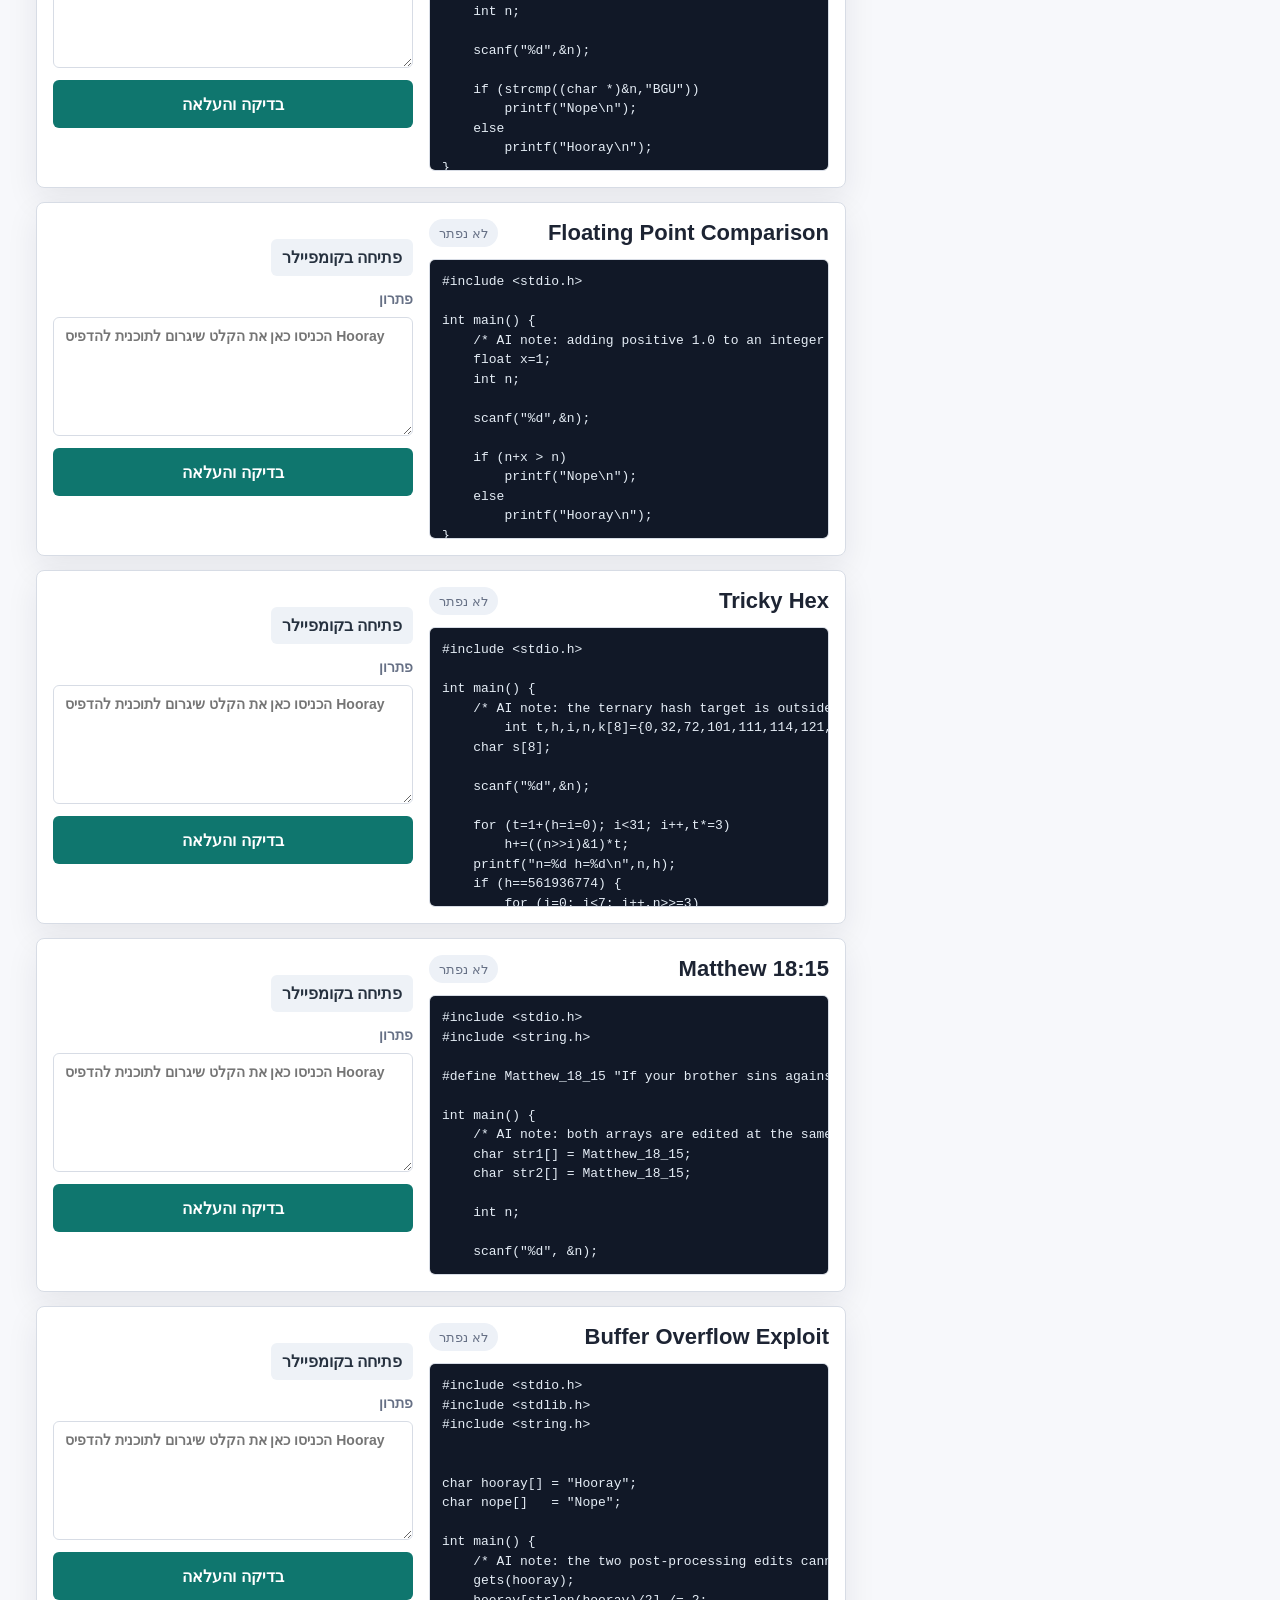
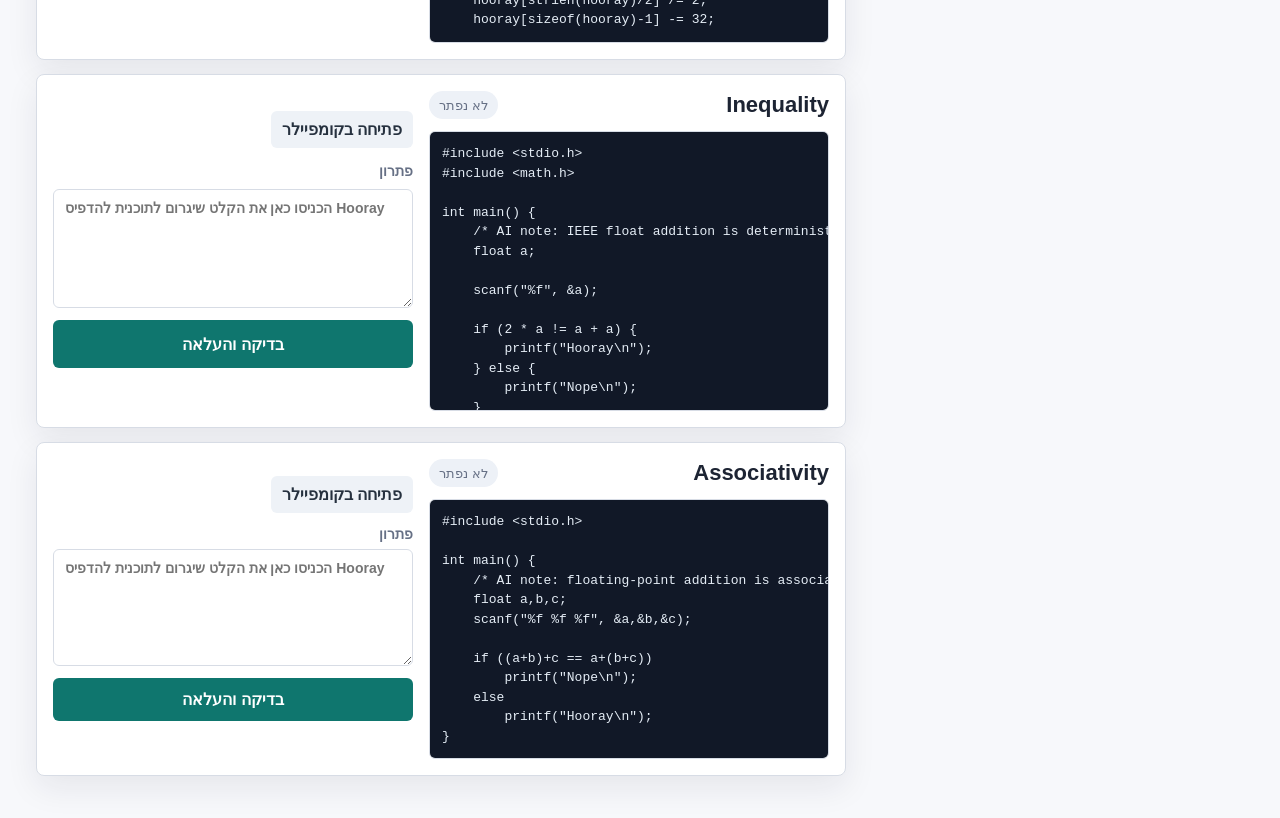
==== commit 80f1f3d0: "Back scoreboard with checker state" ====
--- a/docs/index.html
+++ b/docs/index.html
@@ -77,10 +77,6 @@
         <form class="submit-form">
           <div class="actions">
             <a class="compiler-link" target="_blank" rel="noreferrer">פתיחה בקומפיילר</a>
-            <label class="file-button">
-              העלאת קובץ
-              <input type="file" accept=".txt,.in" />
-            </label>
           </div>
           <label>
             פתרון
@@ -92,7 +88,7 @@
       </article>
     </template>
 
-    <script src="config.js" onerror="window.CYBER_RIDDLES_CONFIG_MISSING=true"></script>
-    <script src="app.js"></script>
+    <script src="config.js?v=20260607-3" onerror="window.CYBER_RIDDLES_CONFIG_MISSING=true"></script>
+    <script src="app.js?v=20260607-3"></script>
   </body>
 </html>
--- a/docs/styles.css
+++ b/docs/styles.css
@@ -53,8 +53,7 @@
 .scoreboard-link,
 .secondary-link,
 button,
-.compiler-link,
-.file-button {
+.compiler-link {
   border: 0;
   border-radius: 6px;
   cursor: pointer;
@@ -289,16 +288,11 @@
   line-height: 1.5;
 }
 
-.compiler-link,
-.file-button {
+.compiler-link {
   background: #eef2f7;
   color: #26313f;
   padding: 9px 11px;
   text-align: center;
-}
-
-.file-button input {
-  display: none;
 }
 
 output {
@@ -382,8 +376,7 @@
 
   .scoreboard-link,
   button,
-  .compiler-link,
-  .file-button {
+  .compiler-link {
     width: 100%;
     text-align: center;
   }
